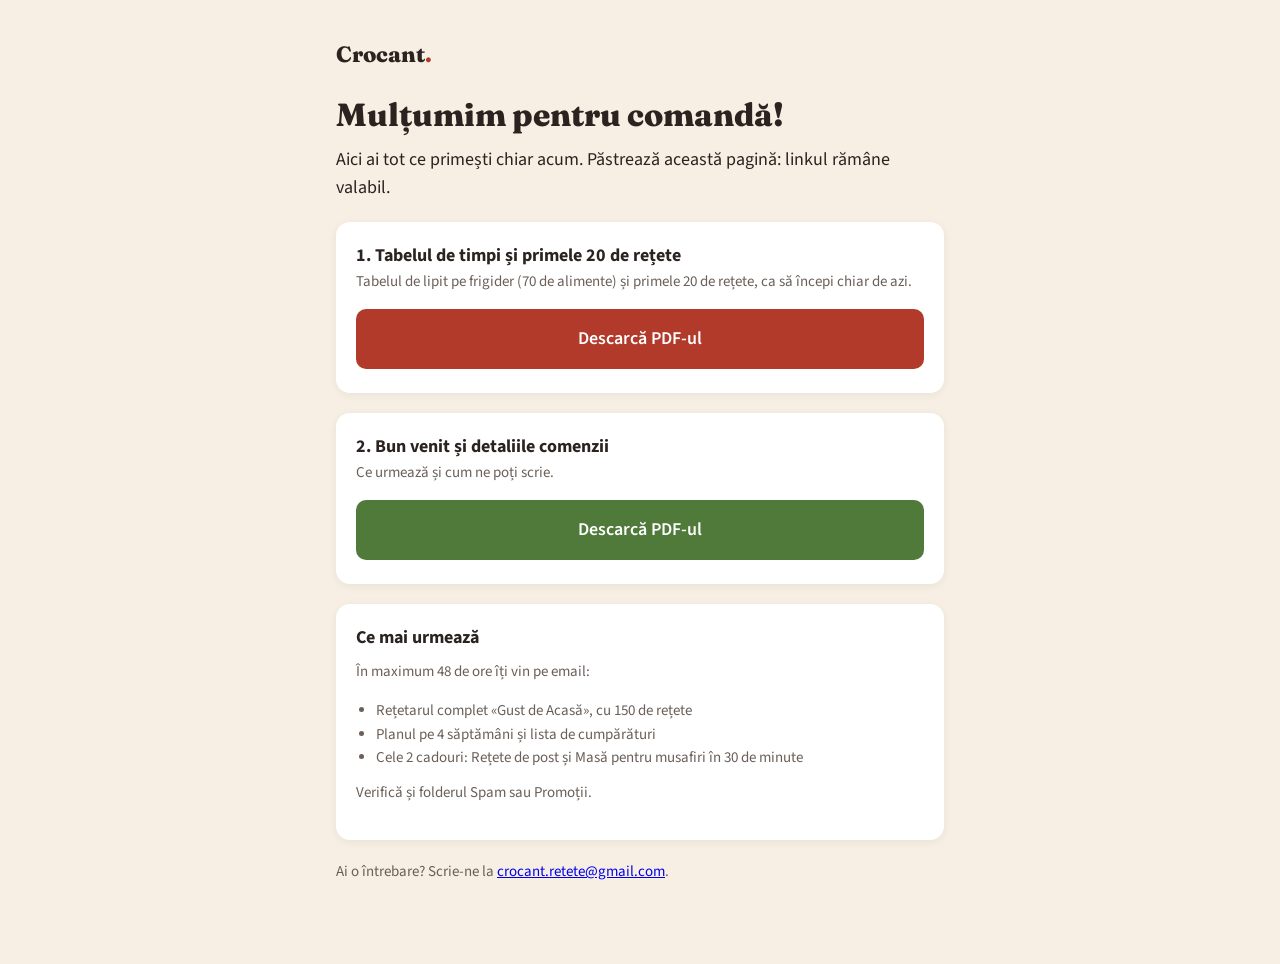
==== d/aKPlHbG6eet_/index.html @ 615d2fa6 "Pagina de descarga" ====
<!doctype html>
<html lang="ro">
<head>
<meta charset="utf-8">
<meta name="viewport" content="width=device-width, initial-scale=1">
<meta name="robots" content="noindex, nofollow">
<title>Comanda ta — Gust de Acasă în Air Fryer</title>
<link rel="preconnect" href="https://fonts.googleapis.com">
<link href="https://fonts.googleapis.com/css2?family=Fraunces:opsz,wght@9..144,600;9..144,800&family=Source+Sans+3:wght@400;600&display=swap" rel="stylesheet">
<style>
  :root { --crem:#f7efe3; --rosu:#b23a2a; --verde:#4f7a3a; --text:#2b2320; --gri:#6b5f58; }
  * { box-sizing:border-box; }
  body { margin:0; background:var(--crem); color:var(--text); font:18px/1.55 "Source Sans 3", system-ui, sans-serif; }
  main { max-width:640px; margin:0 auto; padding:40px 16px 64px; }
  .logo { font:800 22px "Fraunces", serif; margin-bottom:28px; }
  .logo span { color:var(--rosu); }
  h1 { font:800 32px/1.2 "Fraunces", serif; margin:0 0 12px; }
  p { margin:0 0 16px; }
  .card { background:#fff; border-radius:14px; padding:20px; margin:20px 0; box-shadow:0 2px 10px rgba(0,0,0,.06); }
  .btn { display:block; text-align:center; background:var(--rosu); color:#fff; text-decoration:none; font-weight:600; padding:16px 18px; border-radius:10px; margin:12px 0 4px; }
  .btn.alt { background:var(--verde); }
  .mic { color:var(--gri); font-size:15px; }
  ul { padding-left:20px; margin:8px 0 0; }
</style>
</head>
<body>
<main>
  <div class="logo" translate="no">Crocant<span>.</span></div>
  <h1>Mulțumim pentru comandă!</h1>
  <p>Aici ai tot ce primești chiar acum. Păstrează această pagină: linkul rămâne valabil.</p>

  <div class="card">
    <strong>1. Tabelul de timpi și primele 20 de rețete</strong>
    <p class="mic">Tabelul de lipit pe frigider (70 de alimente) și primele 20 de rețete, ca să începi chiar de azi.</p>
    <a class="btn" href="Gust-de-Acasa-Tabelul-de-timpi-si-primele-20-de-retete.pdf" download>Descarcă PDF-ul</a>
  </div>

  <div class="card">
    <strong>2. Bun venit și detaliile comenzii</strong>
    <p class="mic">Ce urmează și cum ne poți scrie.</p>
    <a class="btn alt" href="Gust-de-Acasa-Bun-venit.pdf" download>Descarcă PDF-ul</a>
  </div>

  <div class="card">
    <strong>Ce mai urmează</strong>
    <p class="mic" style="margin-top:8px">În maximum 48 de ore îți vin pe email:</p>
    <ul class="mic">
      <li>Rețetarul complet «Gust de Acasă», cu 150 de rețete</li>
      <li>Planul pe 4 săptămâni și lista de cumpărături</li>
      <li>Cele 2 cadouri: Rețete de post și Masă pentru musafiri în 30 de minute</li>
    </ul>
    <p class="mic" style="margin-top:12px">Verifică și folderul Spam sau Promoții.</p>
  </div>

  <p class="mic">Ai o întrebare? Scrie-ne la <a href="mailto:crocant.retete@gmail.com">crocant.retete@gmail.com</a>.</p>
</main>
</body>
</html>
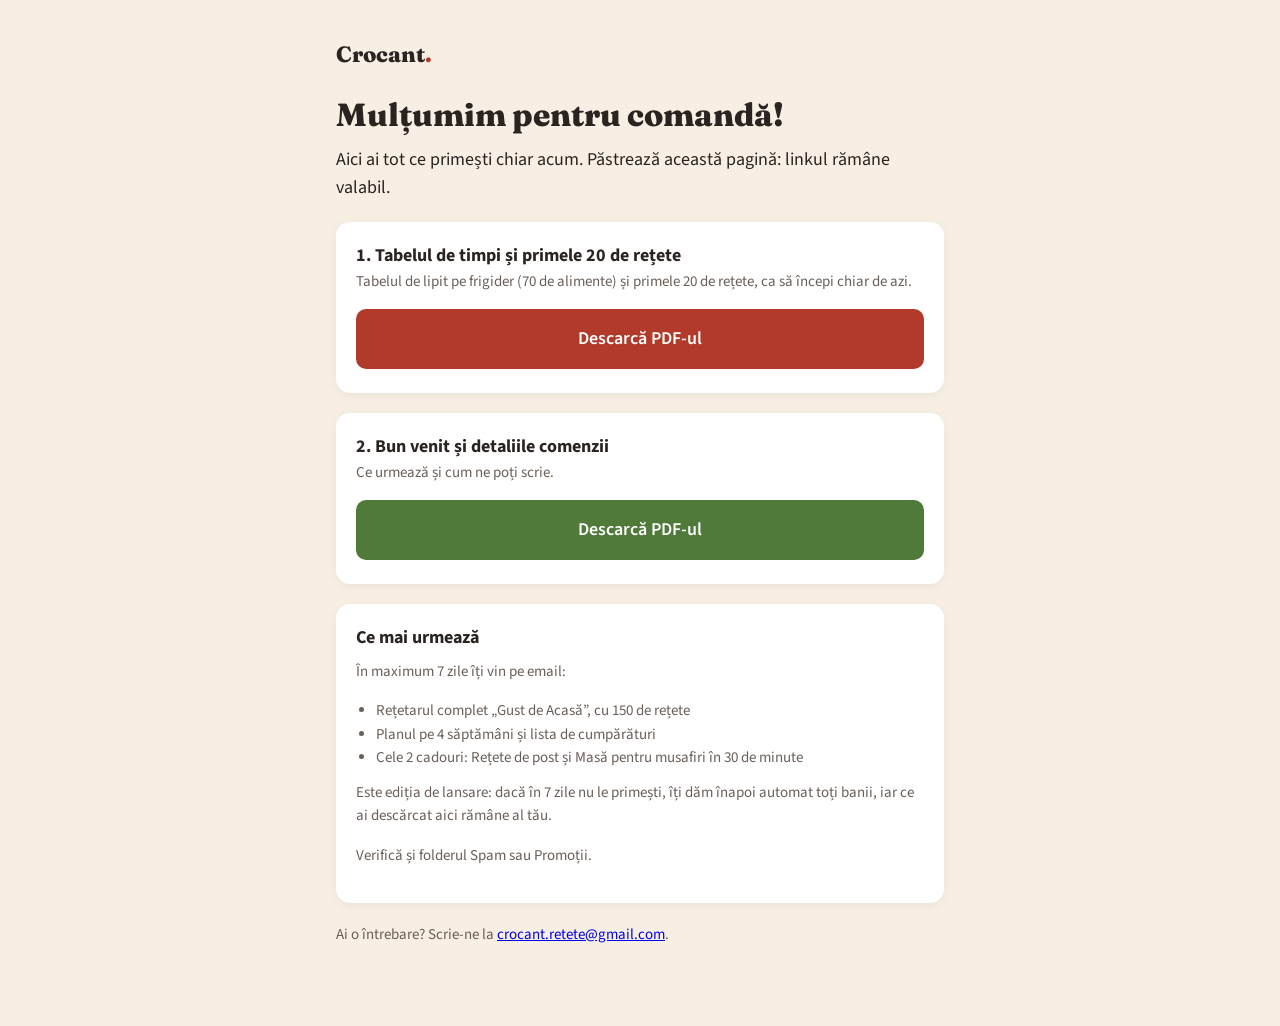
==== commit ca8115f6: "Paginas legales, entrega en 7 dias con reembolso automatico, cartel de cookies Co-Authored-By: Claud" ====
--- a/d/aKPlHbG6eet_/index.html
+++ b/d/aKPlHbG6eet_/index.html
@@ -43,13 +43,14 @@
 
   <div class="card">
     <strong>Ce mai urmează</strong>
-    <p class="mic" style="margin-top:8px">În maximum 48 de ore îți vin pe email:</p>
+    <p class="mic" style="margin-top:8px">În maximum 7 zile îți vin pe email:</p>
     <ul class="mic">
-      <li>Rețetarul complet «Gust de Acasă», cu 150 de rețete</li>
+      <li>Rețetarul complet „Gust de Acasă”, cu 150 de rețete</li>
       <li>Planul pe 4 săptămâni și lista de cumpărături</li>
       <li>Cele 2 cadouri: Rețete de post și Masă pentru musafiri în 30 de minute</li>
     </ul>
-    <p class="mic" style="margin-top:12px">Verifică și folderul Spam sau Promoții.</p>
+    <p class="mic" style="margin-top:12px">Este ediția de lansare: dacă în 7 zile nu le primești, îți dăm înapoi automat toți banii, iar ce ai descărcat aici rămâne al tău.</p>
+    <p class="mic">Verifică și folderul Spam sau Promoții.</p>
   </div>
 
   <p class="mic">Ai o întrebare? Scrie-ne la <a href="mailto:crocant.retete@gmail.com">crocant.retete@gmail.com</a>.</p>
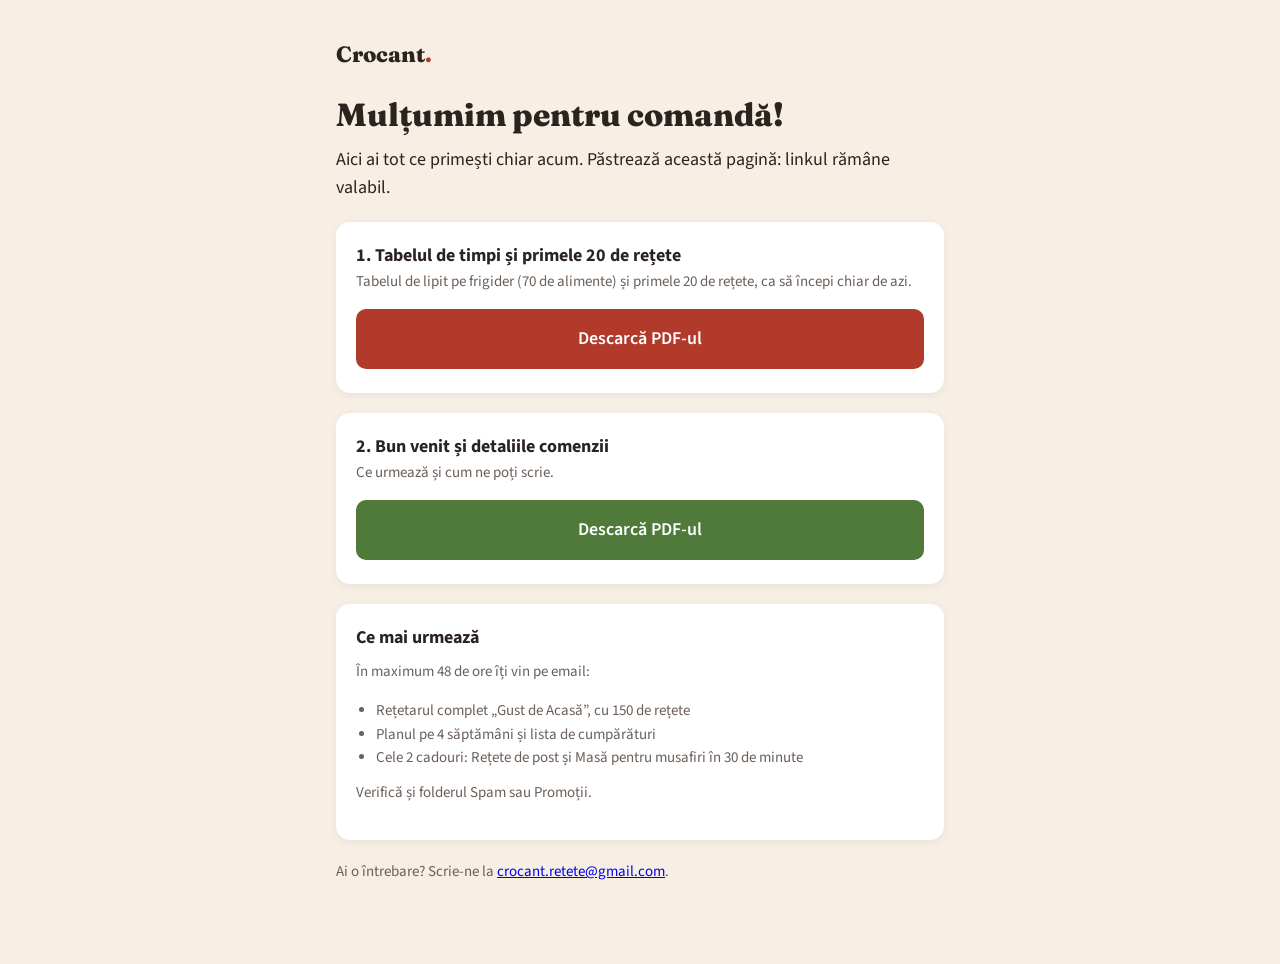
==== commit f5f98ce0: "Entrega en 48 h (como el coach), sin reembolso automatico; PDF sin lineas blancas Co-Authored-By: Cl" ====
--- a/d/aKPlHbG6eet_/index.html
+++ b/d/aKPlHbG6eet_/index.html
@@ -43,14 +43,13 @@
 
   <div class="card">
     <strong>Ce mai urmează</strong>
-    <p class="mic" style="margin-top:8px">În maximum 7 zile îți vin pe email:</p>
+    <p class="mic" style="margin-top:8px">În maximum 48 de ore îți vin pe email:</p>
     <ul class="mic">
       <li>Rețetarul complet „Gust de Acasă”, cu 150 de rețete</li>
       <li>Planul pe 4 săptămâni și lista de cumpărături</li>
       <li>Cele 2 cadouri: Rețete de post și Masă pentru musafiri în 30 de minute</li>
     </ul>
-    <p class="mic" style="margin-top:12px">Este ediția de lansare: dacă în 7 zile nu le primești, îți dăm înapoi automat toți banii, iar ce ai descărcat aici rămâne al tău.</p>
-    <p class="mic">Verifică și folderul Spam sau Promoții.</p>
+    <p class="mic" style="margin-top:12px">Verifică și folderul Spam sau Promoții.</p>
   </div>
 
   <p class="mic">Ai o întrebare? Scrie-ne la <a href="mailto:crocant.retete@gmail.com">crocant.retete@gmail.com</a>.</p>
